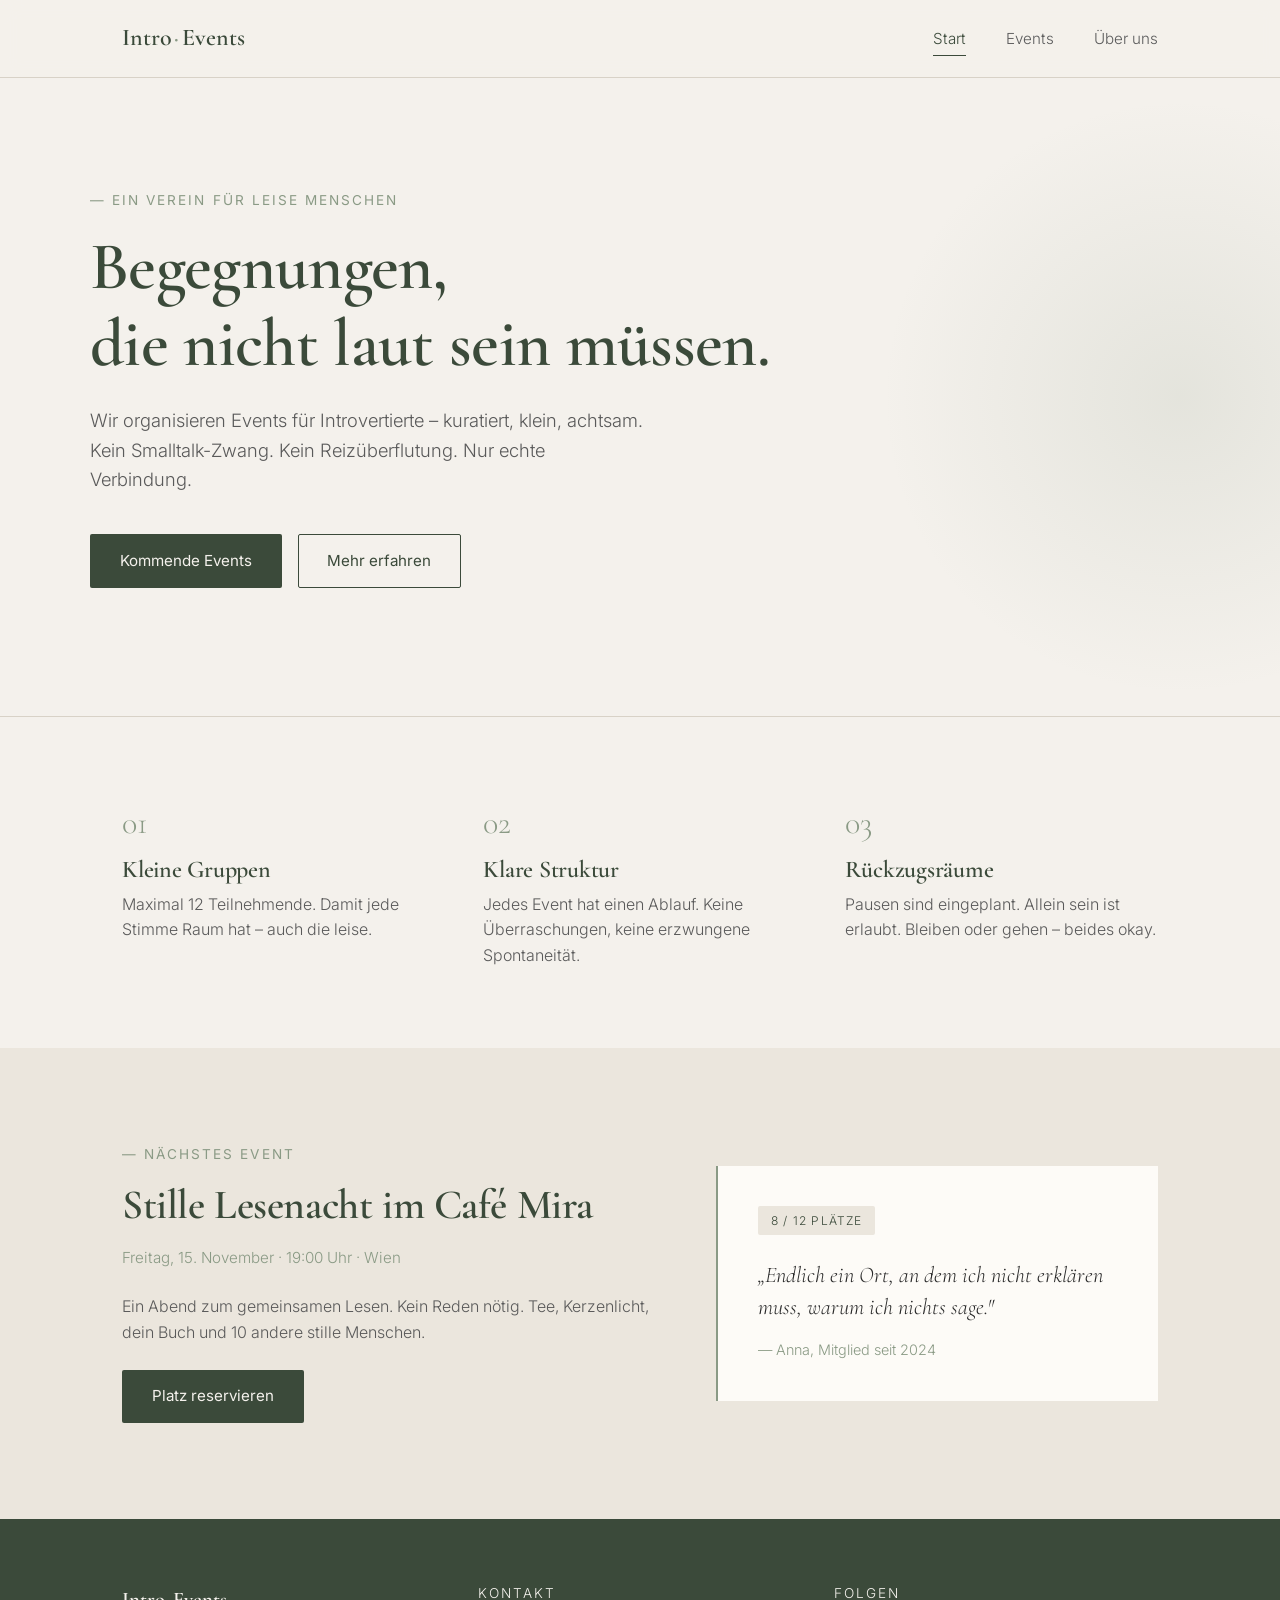
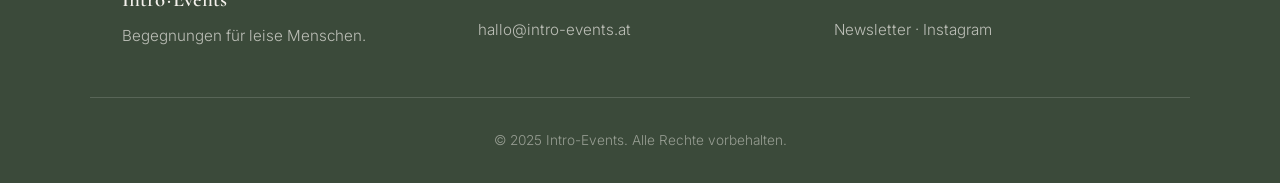
==== index.html @ 1dcb19d9 "Create index.html" ====
<!DOCTYPE html>
<html lang="de">
<head>
    <meta charset="UTF-8">
    <meta name="viewport" content="width=device-width, initial-scale=1.0">
    <title>Intro-Events – Events für Introvertierte</title>
    <link rel="stylesheet" href="style.css">
    <link rel="preconnect" href="https://fonts.googleapis.com">
    <link rel="preconnect" href="https://fonts.gstatic.com" crossorigin>
    <link href="https://fonts.googleapis.com/css2?family=Cormorant+Garamond:wght@400;600&family=Inter:wght@300;400;500&display=swap" rel="stylesheet">
</head>
<body>
    <nav class="nav">
        <div class="nav-container">
            <a href="index.html" class="logo">Intro<span>·</span>Events</a>
            <ul class="nav-links">
                <li><a href="index.html" class="active">Start</a></li>
                <li><a href="events.html">Events</a></li>
                <li><a href="about.html">Über uns</a></li>
            </ul>
        </div>
    </nav>

    <header class="hero">
        <div class="hero-content">
            <p class="kicker">— Ein Verein für leise Menschen</p>
            <h1>Begegnungen,<br>die nicht laut sein müssen.</h1>
            <p class="lead">Wir organisieren Events für Introvertierte – kuratiert, klein, achtsam. Kein Smalltalk-Zwang. Kein Reizüberflutung. Nur echte Verbindung.</p>
            <div class="hero-actions">
                <a href="events.html" class="btn btn-primary">Kommende Events</a>
                <a href="about.html" class="btn btn-ghost">Mehr erfahren</a>
            </div>
        </div>
        <div class="hero-decor" aria-hidden="true"></div>
    </header>

    <section class="features">
        <div class="container">
            <div class="feature">
                <div class="feature-num">01</div>
                <h3>Kleine Gruppen</h3>
                <p>Maximal 12 Teilnehmende. Damit jede Stimme Raum hat – auch die leise.</p>
            </div>
            <div class="feature">
                <div class="feature-num">02</div>
                <h3>Klare Struktur</h3>
                <p>Jedes Event hat einen Ablauf. Keine Überraschungen, keine erzwungene Spontaneität.</p>
            </div>
            <div class="feature">
                <div class="feature-num">03</div>
                <h3>Rückzugsräume</h3>
                <p>Pausen sind eingeplant. Allein sein ist erlaubt. Bleiben oder gehen – beides okay.</p>
            </div>
        </div>
    </section>

    <section class="highlight">
        <div class="container highlight-grid">
            <div>
                <p class="kicker">— Nächstes Event</p>
                <h2>Stille Lesenacht im Café Mira</h2>
                <p class="meta">Freitag, 15. November · 19:00 Uhr · Wien</p>
                <p>Ein Abend zum gemeinsamen Lesen. Kein Reden nötig. Tee, Kerzenlicht, dein Buch und 10 andere stille Menschen.</p>
                <a href="events.html" class="btn btn-primary">Platz reservieren</a>
            </div>
            <div class="highlight-card">
                <span class="badge">8 / 12 Plätze</span>
                <p class="quote">„Endlich ein Ort, an dem ich nicht erklären muss, warum ich nichts sage."</p>
                <p class="quote-author">— Anna, Mitglied seit 2024</p>
            </div>
        </div>
    </section>

    <footer class="footer">
        <div class="container footer-grid">
            <div>
                <p class="logo logo-sm">Intro<span>·</span>Events</p>
                <p class="muted">Begegnungen für leise Menschen.</p>
            </div>
            <div>
                <p class="footer-title">Kontakt</p>
                <p class="muted">hallo@intro-events.at</p>
            </div>
            <div>
                <p class="footer-title">Folgen</p>
                <p class="muted">Newsletter · Instagram</p>
            </div>
        </div>
        <p class="copy">© 2025 Intro-Events. Alle Rechte vorbehalten.</p>
    </footer>
</body>
</html>
---- style.css ----
/* ---------- Reset & Base ---------- */
* { margin: 0; padding: 0; box-sizing: border-box; }

:root {
    --bg: #f4f1ec;
    --bg-alt: #ebe6dd;
    --ink: #2a2a2a;
    --ink-soft: #5a5a5a;
    --accent: #3b4a3a;
    --accent-soft: #8a9a85;
    --line: #d8d2c7;
    --card: #fdfbf7;
}

html { scroll-behavior: smooth; }

body {
    font-family: 'Inter', -apple-system, sans-serif;
    background: var(--bg);
    color: var(--ink);
    font-weight: 300;
    line-height: 1.6;
    -webkit-font-smoothing: antialiased;
}

h1, h2, h3 {
    font-family: 'Cormorant Garamond', serif;
    font-weight: 600;
    line-height: 1.15;
    color: var(--accent);
    letter-spacing: -0.01em;
}

h1 { font-size: clamp(2.4rem, 5.5vw, 4.2rem); }
h2 { font-size: clamp(1.8rem, 3.5vw, 2.6rem); margin-bottom: 1rem; }
h3 { font-size: 1.5rem; margin-bottom: 0.5rem; }

p { color: var(--ink-soft); }

a { color: inherit; text-decoration: none; transition: color 0.2s; }

.container {
    max-width: 1100px;
    margin: 0 auto;
    padding: 0 2rem;
}
.container-narrow { max-width: 720px; }

.kicker {
    font-size: 0.85rem;
    letter-spacing: 0.15em;
    text-transform: uppercase;
    color: var(--accent-soft);
    margin-bottom: 1rem;
    font-weight: 400;
}

.lead {
    font-size: 1.15rem;
    color: var(--ink-soft);
    max-width: 560px;
    margin-top: 1.5rem;
}

/* ---------- Navigation ---------- */
.nav {
    position: sticky;
    top: 0;
    background: rgba(244, 241, 236, 0.85);
    backdrop-filter: blur(10px);
    -webkit-backdrop-filter: blur(10px);
    border-bottom: 1px solid var(--line);
    z-index: 100;
}

.nav-container {
    max-width: 1100px;
    margin: 0 auto;
    padding: 1.2rem 2rem;
    display: flex;
    justify-content: space-between;
    align-items: center;
}

.logo {
    font-family: 'Cormorant Garamond', serif;
    font-size: 1.5rem;
    font-weight: 600;
    color: var(--accent);
}
.logo span { color: var(--accent-soft); margin: 0 0.1em; }

.nav-links {
    list-style: none;
    display: flex;
    gap: 2.5rem;
}
.nav-links a {
    font-size: 0.95rem;
    color: var(--ink-soft);
    position: relative;
    padding: 0.3rem 0;
}
.nav-links a:hover, .nav-links a.active { color: var(--accent); }
.nav-links a.active::after {
    content: '';
    position: absolute;
    bottom: -4px; left: 0;
    width: 100%; height: 1px;
    background: var(--accent);
}

/* ---------- Hero ---------- */
.hero {
    position: relative;
    padding: 7rem 2rem 8rem;
    overflow: hidden;
}
.hero-content {
    max-width: 1100px;
    margin: 0 auto;
    position: relative;
    z-index: 2;
}
.hero h1 { margin-bottom: 1rem; }
.hero-actions {
    margin-top: 2.5rem;
    display: flex;
    gap: 1rem;
    flex-wrap: wrap;
}
.hero-decor {
    position: absolute;
    top: 50%; right: -200px;
    width: 600px; height: 600px;
    background: radial-gradient(circle, var(--accent-soft) 0%, transparent 70%);
    opacity: 0.15;
    transform: translateY(-50%);
    z-index: 1;
    border-radius: 50%;
}

/* ---------- Buttons ---------- */
.btn {
    display: inline-block;
    padding: 0.85rem 1.8rem;
    font-size: 0.95rem;
    font-weight: 400;
    border-radius: 2px;
    transition: all 0.25s ease;
    cursor: pointer;
    border: 1px solid transparent;
}
.btn-primary {
    background: var(--accent);
    color: var(--bg);
}
.btn-primary:hover {
    background: #2a3a2a;
    transform: translateY(-1px);
}
.btn-ghost {
    background: transparent;
    color: var(--accent);
    border-color: var(--accent);
}
.btn-ghost:hover { background: var(--accent); color: var(--bg); }

/* ---------- Features ---------- */
.features {
    padding: 5rem 2rem;
    border-top: 1px solid var(--line);
}
.features .container {
    display: grid;
    grid-template-columns: repeat(auto-fit, minmax(250px, 1fr));
    gap: 3rem;
}
.feature-num {
    font-family: 'Cormorant Garamond', serif;
    font-size: 2rem;
    color: var(--accent-soft);
    margin-bottom: 0.5rem;
}

/* ---------- Highlight ---------- */
.highlight {
    background: var(--bg-alt);
    padding: 6rem 2rem;
}
.highlight-grid {
    display: grid;
    grid-template-columns: 1.2fr 1fr;
    gap: 4rem;
    align-items: center;
}
.highlight .meta {
    color: var(--accent-soft);
    font-size: 0.95rem;
    margin: 0.5rem 0 1.5rem;
}
.highlight .btn { margin-top: 1.5rem; }

.highlight-card {
    background: var(--card);
    padding: 2.5rem;
    border-left: 2px solid var(--accent-soft);
    position: relative;
}
.badge {
    display: inline-block;
    font-size: 0.75rem;
    letter-spacing: 0.1em;
    text-transform: uppercase;
    color: var(--accent);
    background: var(--bg-alt);
    padding: 0.3rem 0.8rem;
    border-radius: 2px;
    margin-bottom: 1.5rem;
}
.quote {
    font-family: 'Cormorant Garamond', serif;
    font-size: 1.4rem;
    font-style: italic;
    color: var(--ink);
    line-height: 1.4;
}
.quote-author {
    margin-top: 1rem;
    font-size: 0.9rem;
    color: var(--accent-soft);
}

@media (max-width: 800px) {
    .highlight-grid { grid-template-columns: 1fr; gap: 2.5rem; }
}

/* ---------- Page Header (sub pages) ---------- */
.page-header {
    padding: 5rem 0 3rem;
    border-bottom: 1px solid var(--line);
}
.page-header h1 { margin-bottom: 0.5rem; }

/* ---------- Events list ---------- */
.events { padding: 4rem 0 6rem; }
.events .container {
    display: flex;
    flex-direction: column;
    gap: 1rem;
}
.event-card {
    background: var(--card);
    border: 1px solid var(--line);
    padding: 1.8rem 2rem;
    display: grid;
    grid-template-columns: 80px 1fr auto;
    gap: 2rem;
    align-items: center;
    transition: all 0.25s ease;
}
.event-card:hover {
    border-color: var(--accent-soft);
    transform: translateX(4px);
}
.event-date {
    display: flex;
    flex-direction: column;
    align-items: center;
    border-right: 1px solid var(--line);
    padding-right: 1.5rem;
}
.event-date .day {
    font-family: 'Cormorant Garamond', serif;
    font-size: 2.5rem;
    line-height: 1;
    color: var(--accent);
}
.event-date .month {
    font-size: 0.8rem;
    text-transform: uppercase;
    letter-spacing: 0.15em;
    color: var(--accent-soft);
    margin-top: 0.3rem;
}
.event-body h3 { font-size: 1.3rem; margin-bottom: 0.3rem; }
.event-body .meta {
    font-size: 0.85rem;
    color: var(--accent-soft);
    margin-bottom: 0.5rem;
    letter-spacing: 0.05em;
}

@media (max-width: 600px) {
    .event-card {
        grid-template-columns: 60px 1fr;
        gap: 1.2rem;
        padding: 1.4rem;
    }
    .event-meta { grid-column: 1 / -1; }
}

/* ---------- Prose (about) ---------- */
.prose {
    padding: 4rem 0 6rem;
}
.prose p { margin-bottom: 1.2rem; font-size: 1.05rem; }
.prose h2 { margin-top: 2.5rem; }
.prose strong { color: var(--ink); font-weight: 500; }
.principles {
    list-style: none;
    margin: 1.5rem 0 2rem;
}
.principles li {
    padding: 0.8rem 0;
    border-bottom: 1px solid var(--line);
    color: var(--ink-soft);
}
.principles li:last-child { border-bottom: none; }
.prose .btn { margin-top: 1rem; }

/* ---------- Footer ---------- */
.footer {
    background: var(--accent);
    color: var(--bg);
    padding: 4rem 2rem 2rem;
}
.footer .logo, .footer .logo span { color: var(--bg); }
.footer-grid {
    display: grid;
    grid-template-columns: repeat(auto-fit, minmax(200px, 1fr));
    gap: 2rem;
    padding-bottom: 3rem;
    border-bottom: 1px solid rgba(255,255,255,0.15);
}
.footer-title {
    font-size: 0.85rem;
    letter-spacing: 0.15em;
    text-transform: uppercase;
    margin-bottom: 0.8rem;
    color: var(--bg);
}
.footer .muted { color: rgba(244, 241, 236, 0.7); font-size: 0.95rem; }
.logo-sm { font-size: 1.3rem; margin-bottom: 0.5rem; }
.copy {
    text-align: center;
    margin-top: 2rem;
    font-size: 0.85rem;
    color: rgba(244, 241, 236, 0.5);
}

/* ---------- Subtle entrance ---------- */
.hero-content > * {
    animation: fadeUp 0.8s ease forwards;
    opacity: 0;
}
.hero-content > *:nth-child(1) { animation-delay: 0.1s; }
.hero-content > *:nth-child(2) { animation-delay: 0.2s; }
.hero-content > *:nth-child(3) { animation-delay: 0.3s; }
.hero-content > *:nth-child(4) { animation-delay: 0.4s; }

@keyframes fadeUp {
    from { opacity: 0; transform: translateY(20px); }
    to { opacity: 1; transform: translateY(0); }
}
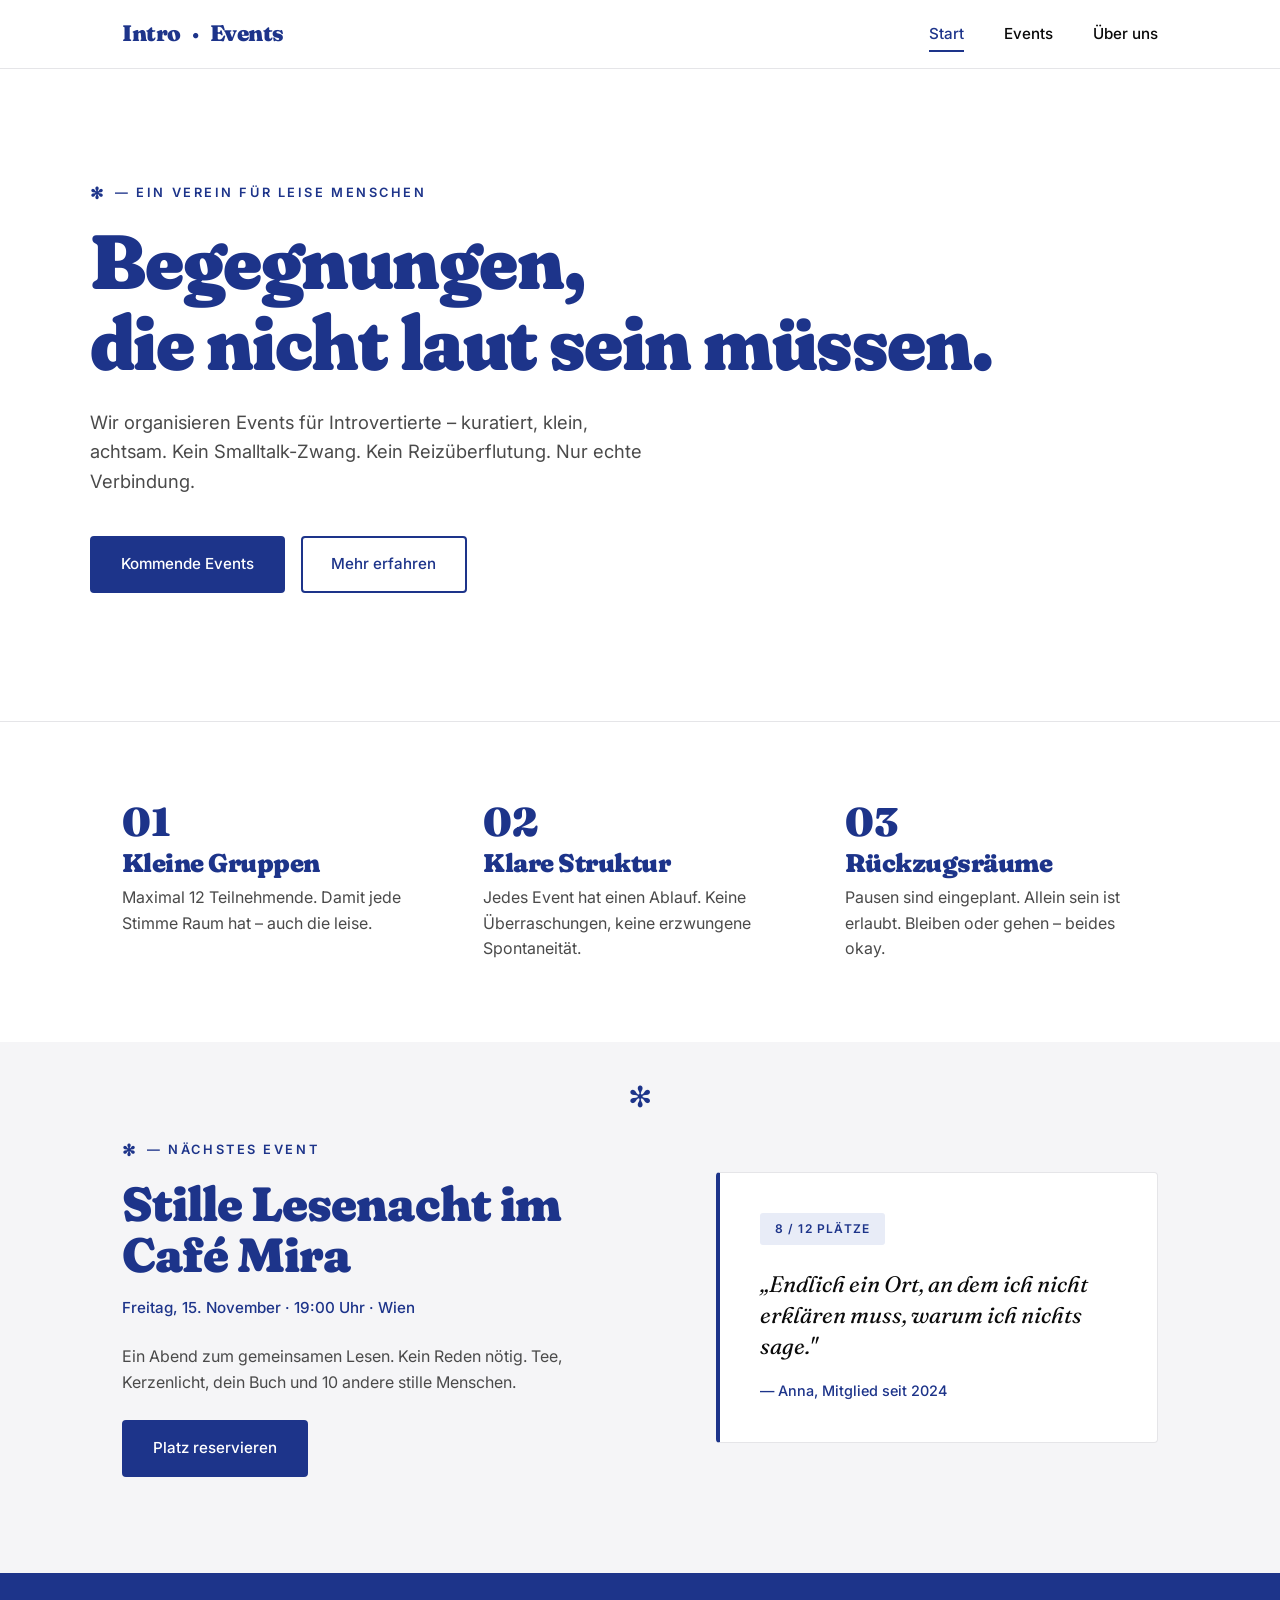
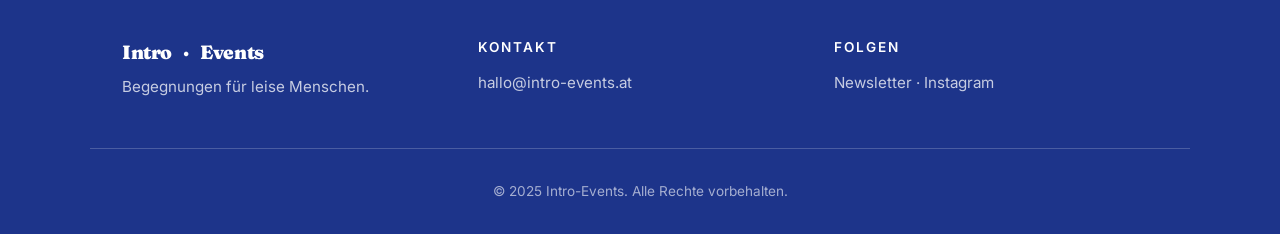
==== commit fc352bf5: "Update index.html" ====
--- a/index.html
+++ b/index.html
@@ -7,7 +7,7 @@
     <link rel="stylesheet" href="style.css">
     <link rel="preconnect" href="https://fonts.googleapis.com">
     <link rel="preconnect" href="https://fonts.gstatic.com" crossorigin>
-    <link href="https://fonts.googleapis.com/css2?family=Cormorant+Garamond:wght@400;600&family=Inter:wght@300;400;500&display=swap" rel="stylesheet">
+    <link href="https://fonts.googleapis.com/css2?family=Fraunces:ital,opsz,wght@0,9..144,400..900;1,9..144,400..900&family=Inter:wght@300;400;500;600;700&display=swap" rel="stylesheet">    
 </head>
 <body>
     <nav class="nav">
--- a/style.css
+++ b/style.css
@@ -2,14 +2,15 @@
 * { margin: 0; padding: 0; box-sizing: border-box; }
 
 :root {
-    --bg: #f4f1ec;
-    --bg-alt: #ebe6dd;
-    --ink: #2a2a2a;
-    --ink-soft: #5a5a5a;
-    --accent: #3b4a3a;
-    --accent-soft: #8a9a85;
-    --line: #d8d2c7;
-    --card: #fdfbf7;
+    --bg: #ffffff;
+    --bg-alt: #f5f5f7;
+    --ink: #0a0a0a;
+    --ink-soft: #4a4a4a;
+    --accent: #1d348a;
+    --accent-hover: #142562;
+    --accent-soft: #e8ecf7;
+    --line: #e5e5e8;
+    --card: #ffffff;
 }
 
 html { scroll-behavior: smooth; }
@@ -18,22 +19,23 @@
     font-family: 'Inter', -apple-system, sans-serif;
     background: var(--bg);
     color: var(--ink);
-    font-weight: 300;
+    font-weight: 400;
     line-height: 1.6;
     -webkit-font-smoothing: antialiased;
 }
 
 h1, h2, h3 {
-    font-family: 'Cormorant Garamond', serif;
-    font-weight: 600;
-    line-height: 1.15;
-    color: var(--accent);
-    letter-spacing: -0.01em;
-}
-
-h1 { font-size: clamp(2.4rem, 5.5vw, 4.2rem); }
-h2 { font-size: clamp(1.8rem, 3.5vw, 2.6rem); margin-bottom: 1rem; }
-h3 { font-size: 1.5rem; margin-bottom: 0.5rem; }
+    font-family: 'Fraunces', 'Georgia', serif;
+    font-weight: 900;
+    line-height: 1.05;
+    color: var(--accent);
+    letter-spacing: -0.02em;
+    font-variation-settings: "SOFT" 100, "WONK" 1;
+}
+
+h1 { font-size: clamp(2.8rem, 6vw, 5rem); }
+h2 { font-size: clamp(2rem, 4vw, 3rem); margin-bottom: 1rem; }
+h3 { font-size: 1.6rem; margin-bottom: 0.5rem; }
 
 p { color: var(--ink-soft); }
 
@@ -47,12 +49,20 @@
 .container-narrow { max-width: 720px; }
 
 .kicker {
-    font-size: 0.85rem;
-    letter-spacing: 0.15em;
+    font-size: 0.8rem;
+    letter-spacing: 0.2em;
     text-transform: uppercase;
-    color: var(--accent-soft);
+    color: var(--accent);
     margin-bottom: 1rem;
-    font-weight: 400;
+    font-weight: 600;
+    display: inline-flex;
+    align-items: center;
+    gap: 0.6rem;
+}
+.kicker::before {
+    content: '✻';
+    font-size: 1rem;
+    color: var(--accent);
 }
 
 .lead {
@@ -66,9 +76,9 @@
 .nav {
     position: sticky;
     top: 0;
-    background: rgba(244, 241, 236, 0.85);
-    backdrop-filter: blur(10px);
-    -webkit-backdrop-filter: blur(10px);
+    background: rgba(255, 255, 255, 0.92);
+    backdrop-filter: blur(12px);
+    -webkit-backdrop-filter: blur(12px);
     border-bottom: 1px solid var(--line);
     z-index: 100;
 }
@@ -76,19 +86,27 @@
 .nav-container {
     max-width: 1100px;
     margin: 0 auto;
-    padding: 1.2rem 2rem;
+    padding: 1rem 2rem;
     display: flex;
     justify-content: space-between;
     align-items: center;
 }
 
 .logo {
-    font-family: 'Cormorant Garamond', serif;
-    font-size: 1.5rem;
-    font-weight: 600;
-    color: var(--accent);
-}
-.logo span { color: var(--accent-soft); margin: 0 0.1em; }
+    display: flex;
+    align-items: center;
+    gap: 0.7rem;
+    font-family: 'Fraunces', serif;
+    font-size: 1.4rem;
+    font-weight: 900;
+    color: var(--accent);
+    letter-spacing: -0.02em;
+}
+.logo img {
+    height: 36px;
+    width: auto;
+    display: block;
+}
 
 .nav-links {
     list-style: none;
@@ -97,7 +115,8 @@
 }
 .nav-links a {
     font-size: 0.95rem;
-    color: var(--ink-soft);
+    color: var(--ink);
+    font-weight: 500;
     position: relative;
     padding: 0.3rem 0;
 }
@@ -106,7 +125,7 @@
     content: '';
     position: absolute;
     bottom: -4px; left: 0;
-    width: 100%; height: 1px;
+    width: 100%; height: 2px;
     background: var(--accent);
 }
 
@@ -123,40 +142,57 @@
     z-index: 2;
 }
 .hero h1 { margin-bottom: 1rem; }
+.hero h1 em {
+    font-style: italic;
+    font-weight: 400;
+    color: var(--accent);
+}
 .hero-actions {
     margin-top: 2.5rem;
     display: flex;
     gap: 1rem;
     flex-wrap: wrap;
 }
+
+/* Asterisk decorations */
 .hero-decor {
     position: absolute;
-    top: 50%; right: -200px;
-    width: 600px; height: 600px;
-    background: radial-gradient(circle, var(--accent-soft) 0%, transparent 70%);
-    opacity: 0.15;
-    transform: translateY(-50%);
+    font-family: 'Fraunces', serif;
+    color: var(--accent);
+    opacity: 0.1;
+    pointer-events: none;
+    font-weight: 900;
     z-index: 1;
-    border-radius: 50%;
+}
+.hero-decor.top-right {
+    top: 6rem; right: 4rem;
+    font-size: 8rem;
+}
+.hero-decor.bottom-left {
+    bottom: 2rem; right: 30%;
+    font-size: 5rem;
 }
 
 /* ---------- Buttons ---------- */
 .btn {
     display: inline-block;
-    padding: 0.85rem 1.8rem;
+    padding: 0.9rem 1.8rem;
     font-size: 0.95rem;
-    font-weight: 400;
-    border-radius: 2px;
+    font-weight: 500;
+    border-radius: 4px;
     transition: all 0.25s ease;
     cursor: pointer;
-    border: 1px solid transparent;
+    border: 2px solid transparent;
+    font-family: 'Inter', sans-serif;
 }
 .btn-primary {
     background: var(--accent);
-    color: var(--bg);
+    color: #fff;
+    border-color: var(--accent);
 }
 .btn-primary:hover {
-    background: #2a3a2a;
+    background: var(--accent-hover);
+    border-color: var(--accent-hover);
     transform: translateY(-1px);
 }
 .btn-ghost {
@@ -164,7 +200,7 @@
     color: var(--accent);
     border-color: var(--accent);
 }
-.btn-ghost:hover { background: var(--accent); color: var(--bg); }
+.btn-ghost:hover { background: var(--accent); color: #fff; }
 
 /* ---------- Features ---------- */
 .features {
@@ -177,16 +213,28 @@
     gap: 3rem;
 }
 .feature-num {
-    font-family: 'Cormorant Garamond', serif;
-    font-size: 2rem;
-    color: var(--accent-soft);
+    font-family: 'Fraunces', serif;
+    font-size: 2.5rem;
+    font-weight: 900;
+    color: var(--accent);
     margin-bottom: 0.5rem;
+    line-height: 1;
 }
 
 /* ---------- Highlight ---------- */
 .highlight {
     background: var(--bg-alt);
     padding: 6rem 2rem;
+    position: relative;
+    overflow: hidden;
+}
+.highlight::before {
+    content: '✻';
+    position: absolute;
+    top: 2rem; left: 50%;
+    transform: translateX(-50%);
+    color: var(--accent);
+    font-size: 1.8rem;
 }
 .highlight-grid {
     display: grid;
@@ -195,16 +243,19 @@
     align-items: center;
 }
 .highlight .meta {
-    color: var(--accent-soft);
+    color: var(--accent);
     font-size: 0.95rem;
     margin: 0.5rem 0 1.5rem;
+    font-weight: 500;
 }
 .highlight .btn { margin-top: 1.5rem; }
 
 .highlight-card {
     background: var(--card);
     padding: 2.5rem;
-    border-left: 2px solid var(--accent-soft);
+    border: 1px solid var(--line);
+    border-left: 4px solid var(--accent);
+    border-radius: 4px;
     position: relative;
 }
 .badge {
@@ -213,22 +264,25 @@
     letter-spacing: 0.1em;
     text-transform: uppercase;
     color: var(--accent);
-    background: var(--bg-alt);
-    padding: 0.3rem 0.8rem;
-    border-radius: 2px;
+    background: var(--accent-soft);
+    padding: 0.4rem 0.9rem;
+    border-radius: 3px;
     margin-bottom: 1.5rem;
+    font-weight: 600;
 }
 .quote {
-    font-family: 'Cormorant Garamond', serif;
+    font-family: 'Fraunces', serif;
     font-size: 1.4rem;
     font-style: italic;
     color: var(--ink);
     line-height: 1.4;
+    font-weight: 400;
 }
 .quote-author {
     margin-top: 1rem;
     font-size: 0.9rem;
-    color: var(--accent-soft);
+    color: var(--accent);
+    font-weight: 500;
 }
 
 @media (max-width: 800px) {
@@ -239,6 +293,8 @@
 .page-header {
     padding: 5rem 0 3rem;
     border-bottom: 1px solid var(--line);
+    position: relative;
+    overflow: hidden;
 }
 .page-header h1 { margin-bottom: 0.5rem; }
 
@@ -252,16 +308,18 @@
 .event-card {
     background: var(--card);
     border: 1px solid var(--line);
+    border-radius: 4px;
     padding: 1.8rem 2rem;
     display: grid;
-    grid-template-columns: 80px 1fr auto;
+    grid-template-columns: 90px 1fr auto;
     gap: 2rem;
     align-items: center;
     transition: all 0.25s ease;
 }
 .event-card:hover {
-    border-color: var(--accent-soft);
+    border-color: var(--accent);
     transform: translateX(4px);
+    box-shadow: 0 4px 20px rgba(29, 52, 138, 0.08);
 }
 .event-date {
     display: flex;
@@ -271,8 +329,9 @@
     padding-right: 1.5rem;
 }
 .event-date .day {
-    font-family: 'Cormorant Garamond', serif;
-    font-size: 2.5rem;
+    font-family: 'Fraunces', serif;
+    font-size: 2.8rem;
+    font-weight: 900;
     line-height: 1;
     color: var(--accent);
 }
@@ -280,20 +339,22 @@
     font-size: 0.8rem;
     text-transform: uppercase;
     letter-spacing: 0.15em;
-    color: var(--accent-soft);
+    color: var(--accent);
     margin-top: 0.3rem;
-}
-.event-body h3 { font-size: 1.3rem; margin-bottom: 0.3rem; }
+    font-weight: 600;
+}
+.event-body h3 { font-size: 1.4rem; margin-bottom: 0.3rem; }
 .event-body .meta {
     font-size: 0.85rem;
-    color: var(--accent-soft);
+    color: var(--accent);
     margin-bottom: 0.5rem;
     letter-spacing: 0.05em;
+    font-weight: 500;
 }
 
 @media (max-width: 600px) {
     .event-card {
-        grid-template-columns: 60px 1fr;
+        grid-template-columns: 70px 1fr;
         gap: 1.2rem;
         padding: 1.4rem;
     }
@@ -306,15 +367,23 @@
 }
 .prose p { margin-bottom: 1.2rem; font-size: 1.05rem; }
 .prose h2 { margin-top: 2.5rem; }
-.prose strong { color: var(--ink); font-weight: 500; }
+.prose strong { color: var(--accent); font-weight: 700; }
 .principles {
     list-style: none;
     margin: 1.5rem 0 2rem;
 }
 .principles li {
-    padding: 0.8rem 0;
+    padding: 1rem 0;
     border-bottom: 1px solid var(--line);
     color: var(--ink-soft);
+    position: relative;
+    padding-left: 1.8rem;
+}
+.principles li::before {
+    content: '✻';
+    position: absolute;
+    left: 0;
+    color: var(--accent);
 }
 .principles li:last-child { border-bottom: none; }
 .prose .btn { margin-top: 1rem; }
@@ -322,31 +391,32 @@
 /* ---------- Footer ---------- */
 .footer {
     background: var(--accent);
-    color: var(--bg);
+    color: #fff;
     padding: 4rem 2rem 2rem;
 }
-.footer .logo, .footer .logo span { color: var(--bg); }
+.footer .logo { color: #fff; }
 .footer-grid {
     display: grid;
     grid-template-columns: repeat(auto-fit, minmax(200px, 1fr));
     gap: 2rem;
     padding-bottom: 3rem;
-    border-bottom: 1px solid rgba(255,255,255,0.15);
+    border-bottom: 1px solid rgba(255,255,255,0.2);
 }
 .footer-title {
     font-size: 0.85rem;
     letter-spacing: 0.15em;
     text-transform: uppercase;
     margin-bottom: 0.8rem;
-    color: var(--bg);
-}
-.footer .muted { color: rgba(244, 241, 236, 0.7); font-size: 0.95rem; }
-.logo-sm { font-size: 1.3rem; margin-bottom: 0.5rem; }
+    color: #fff;
+    font-weight: 600;
+}
+.footer .muted { color: rgba(255, 255, 255, 0.75); font-size: 0.95rem; }
+.logo-sm { font-size: 1.2rem; margin-bottom: 0.5rem; }
 .copy {
     text-align: center;
     margin-top: 2rem;
     font-size: 0.85rem;
-    color: rgba(244, 241, 236, 0.5);
+    color: rgba(255, 255, 255, 0.6);
 }
 
 /* ---------- Subtle entrance ---------- */
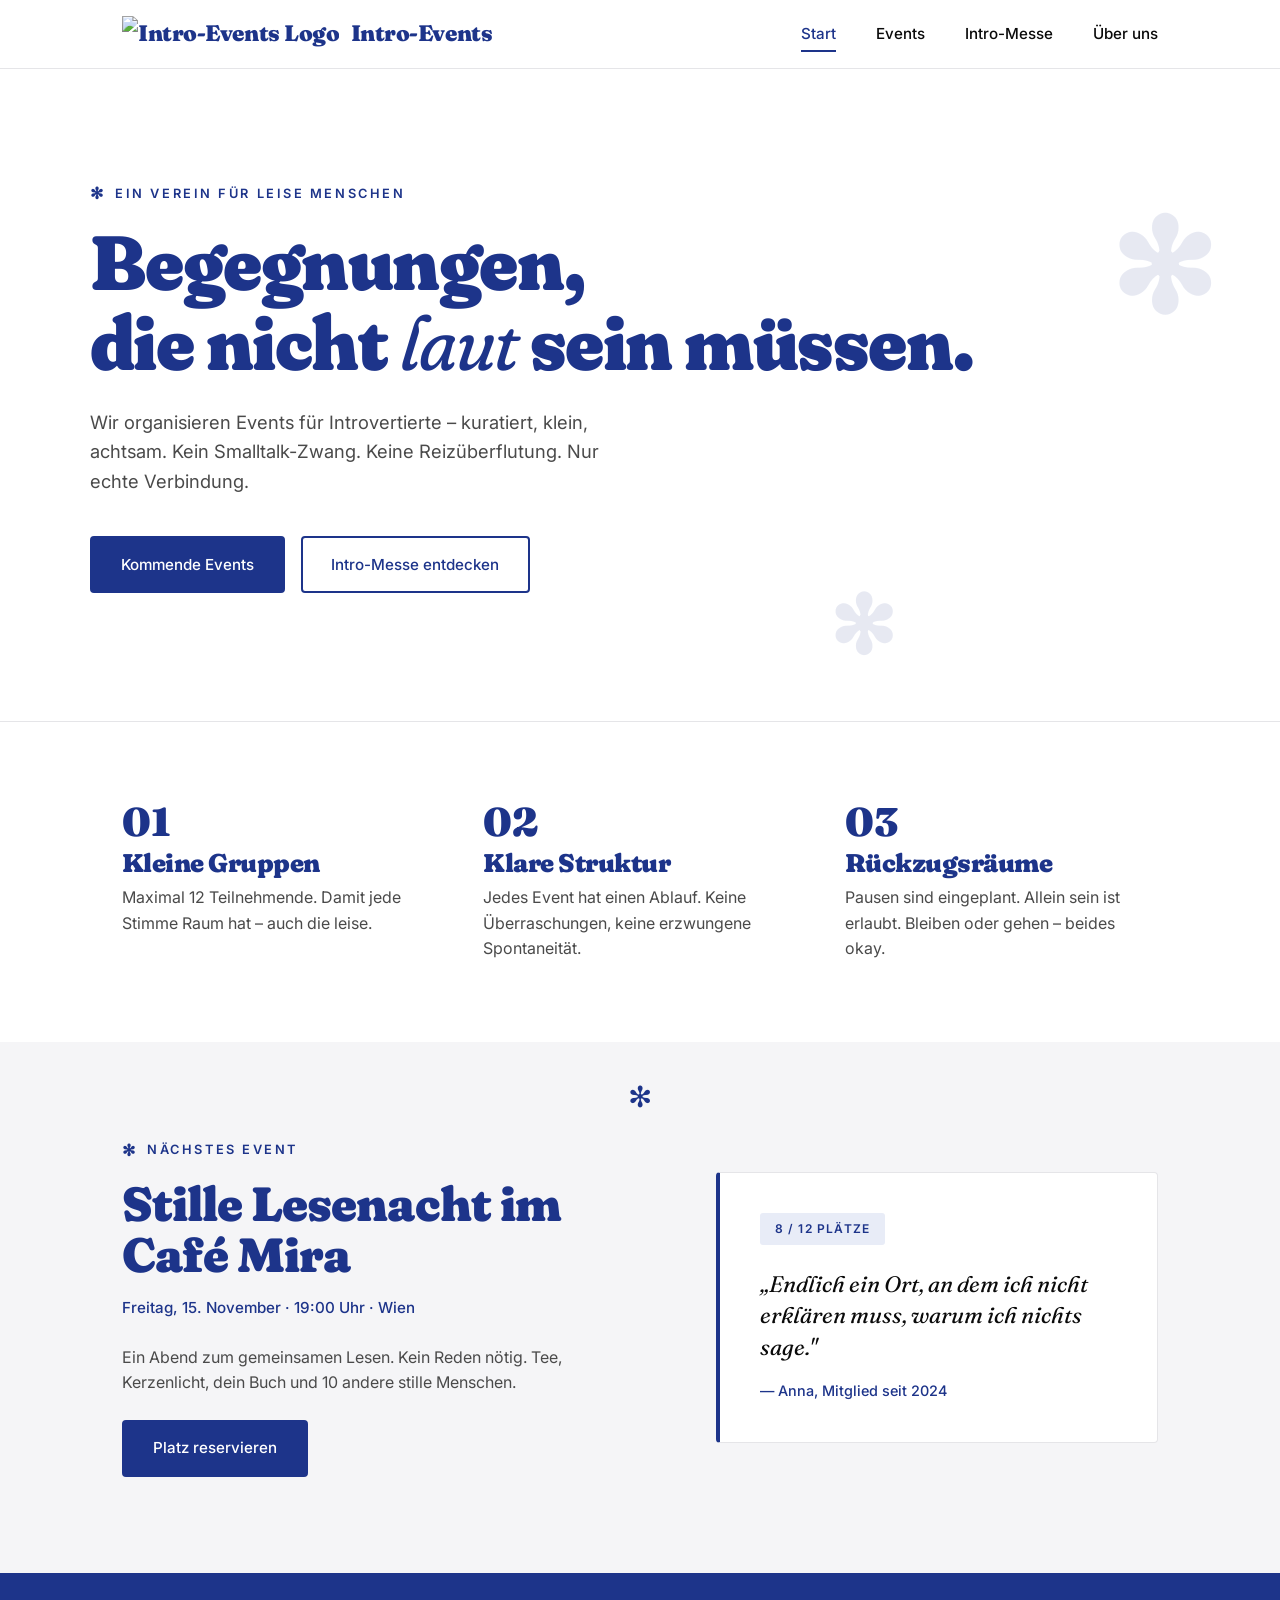
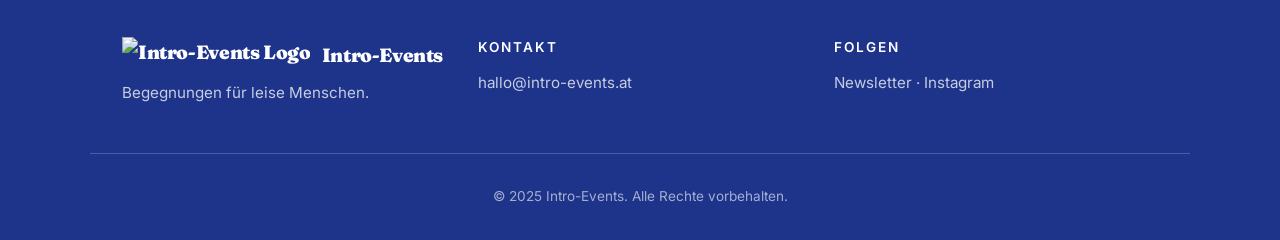
==== commit 1a031283: "Update index.html" ====
--- a/index.html
+++ b/index.html
@@ -7,15 +7,19 @@
     <link rel="stylesheet" href="style.css">
     <link rel="preconnect" href="https://fonts.googleapis.com">
     <link rel="preconnect" href="https://fonts.gstatic.com" crossorigin>
-    <link href="https://fonts.googleapis.com/css2?family=Fraunces:ital,opsz,wght@0,9..144,400..900;1,9..144,400..900&family=Inter:wght@300;400;500;600;700&display=swap" rel="stylesheet">    
+    <link href="https://fonts.googleapis.com/css2?family=Fraunces:ital,opsz,wght@0,9..144,400..900;1,9..144,400..900&family=Inter:wght@300;400;500;600;700&display=swap" rel="stylesheet">
 </head>
 <body>
     <nav class="nav">
         <div class="nav-container">
-            <a href="index.html" class="logo">Intro<span>·</span>Events</a>
+            <a href="index.html" class="logo">
+                <img src="logo.png" alt="Intro-Events Logo">
+                Intro-Events
+            </a>
             <ul class="nav-links">
                 <li><a href="index.html" class="active">Start</a></li>
                 <li><a href="events.html">Events</a></li>
+                <li><a href="messe.html">Intro-Messe</a></li>
                 <li><a href="about.html">Über uns</a></li>
             </ul>
         </div>
@@ -23,15 +27,16 @@
 
     <header class="hero">
         <div class="hero-content">
-            <p class="kicker">— Ein Verein für leise Menschen</p>
-            <h1>Begegnungen,<br>die nicht laut sein müssen.</h1>
-            <p class="lead">Wir organisieren Events für Introvertierte – kuratiert, klein, achtsam. Kein Smalltalk-Zwang. Kein Reizüberflutung. Nur echte Verbindung.</p>
+            <p class="kicker">Ein Verein für leise Menschen</p>
+            <h1>Begegnungen,<br>die nicht <em>laut</em> sein müssen.</h1>
+            <p class="lead">Wir organisieren Events für Introvertierte – kuratiert, klein, achtsam. Kein Smalltalk-Zwang. Keine Reizüberflutung. Nur echte Verbindung.</p>
             <div class="hero-actions">
                 <a href="events.html" class="btn btn-primary">Kommende Events</a>
-                <a href="about.html" class="btn btn-ghost">Mehr erfahren</a>
+                <a href="messe.html" class="btn btn-ghost">Intro-Messe entdecken</a>
             </div>
         </div>
-        <div class="hero-decor" aria-hidden="true"></div>
+        <span class="hero-decor top-right" aria-hidden="true">✻</span>
+        <span class="hero-decor bottom-left" aria-hidden="true">✻</span>
     </header>
 
     <section class="features">
@@ -57,7 +62,7 @@
     <section class="highlight">
         <div class="container highlight-grid">
             <div>
-                <p class="kicker">— Nächstes Event</p>
+                <p class="kicker">Nächstes Event</p>
                 <h2>Stille Lesenacht im Café Mira</h2>
                 <p class="meta">Freitag, 15. November · 19:00 Uhr · Wien</p>
                 <p>Ein Abend zum gemeinsamen Lesen. Kein Reden nötig. Tee, Kerzenlicht, dein Buch und 10 andere stille Menschen.</p>
@@ -74,7 +79,10 @@
     <footer class="footer">
         <div class="container footer-grid">
             <div>
-                <p class="logo logo-sm">Intro<span>·</span>Events</p>
+                <a href="index.html" class="logo logo-sm">
+                    <img src="logo.png" alt="Intro-Events Logo">
+                    Intro-Events
+                </a>
                 <p class="muted">Begegnungen für leise Menschen.</p>
             </div>
             <div>
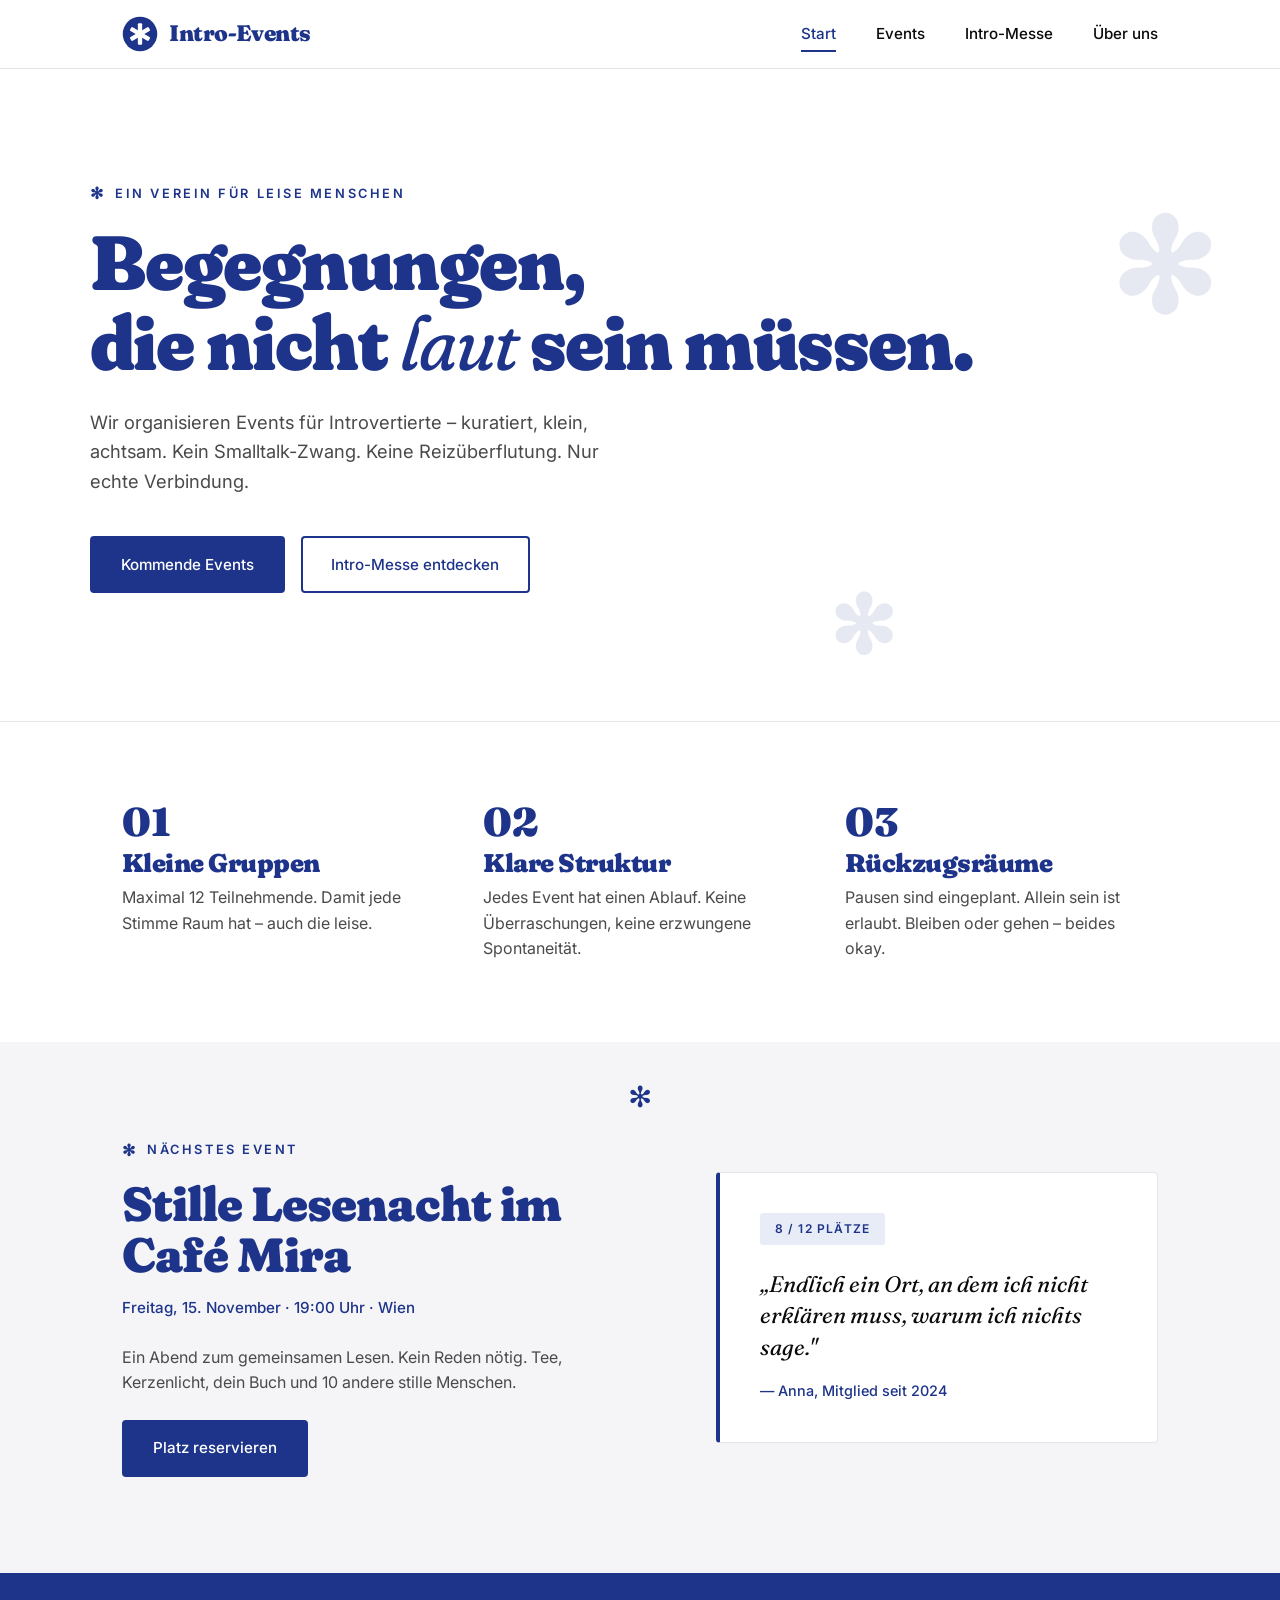
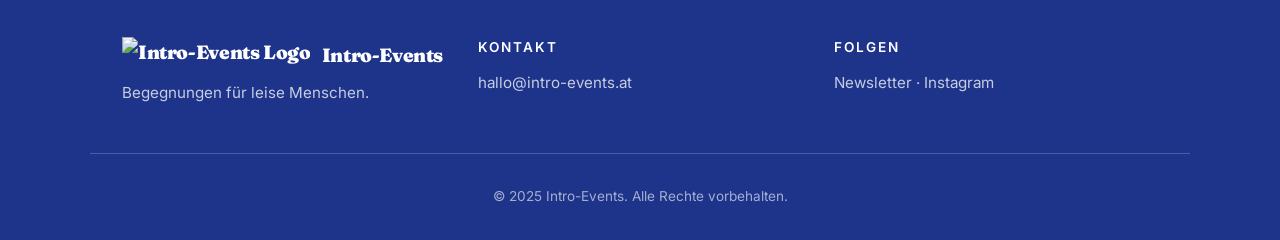
==== commit 8ca49c32: "Update index.html" ====
--- a/index.html
+++ b/index.html
@@ -13,7 +13,7 @@
     <nav class="nav">
         <div class="nav-container">
             <a href="index.html" class="logo">
-                <img src="logo.png" alt="Intro-Events Logo">
+                <img src="logo.svg" alt="Intro-Events Logo">
                 Intro-Events
             </a>
             <ul class="nav-links">
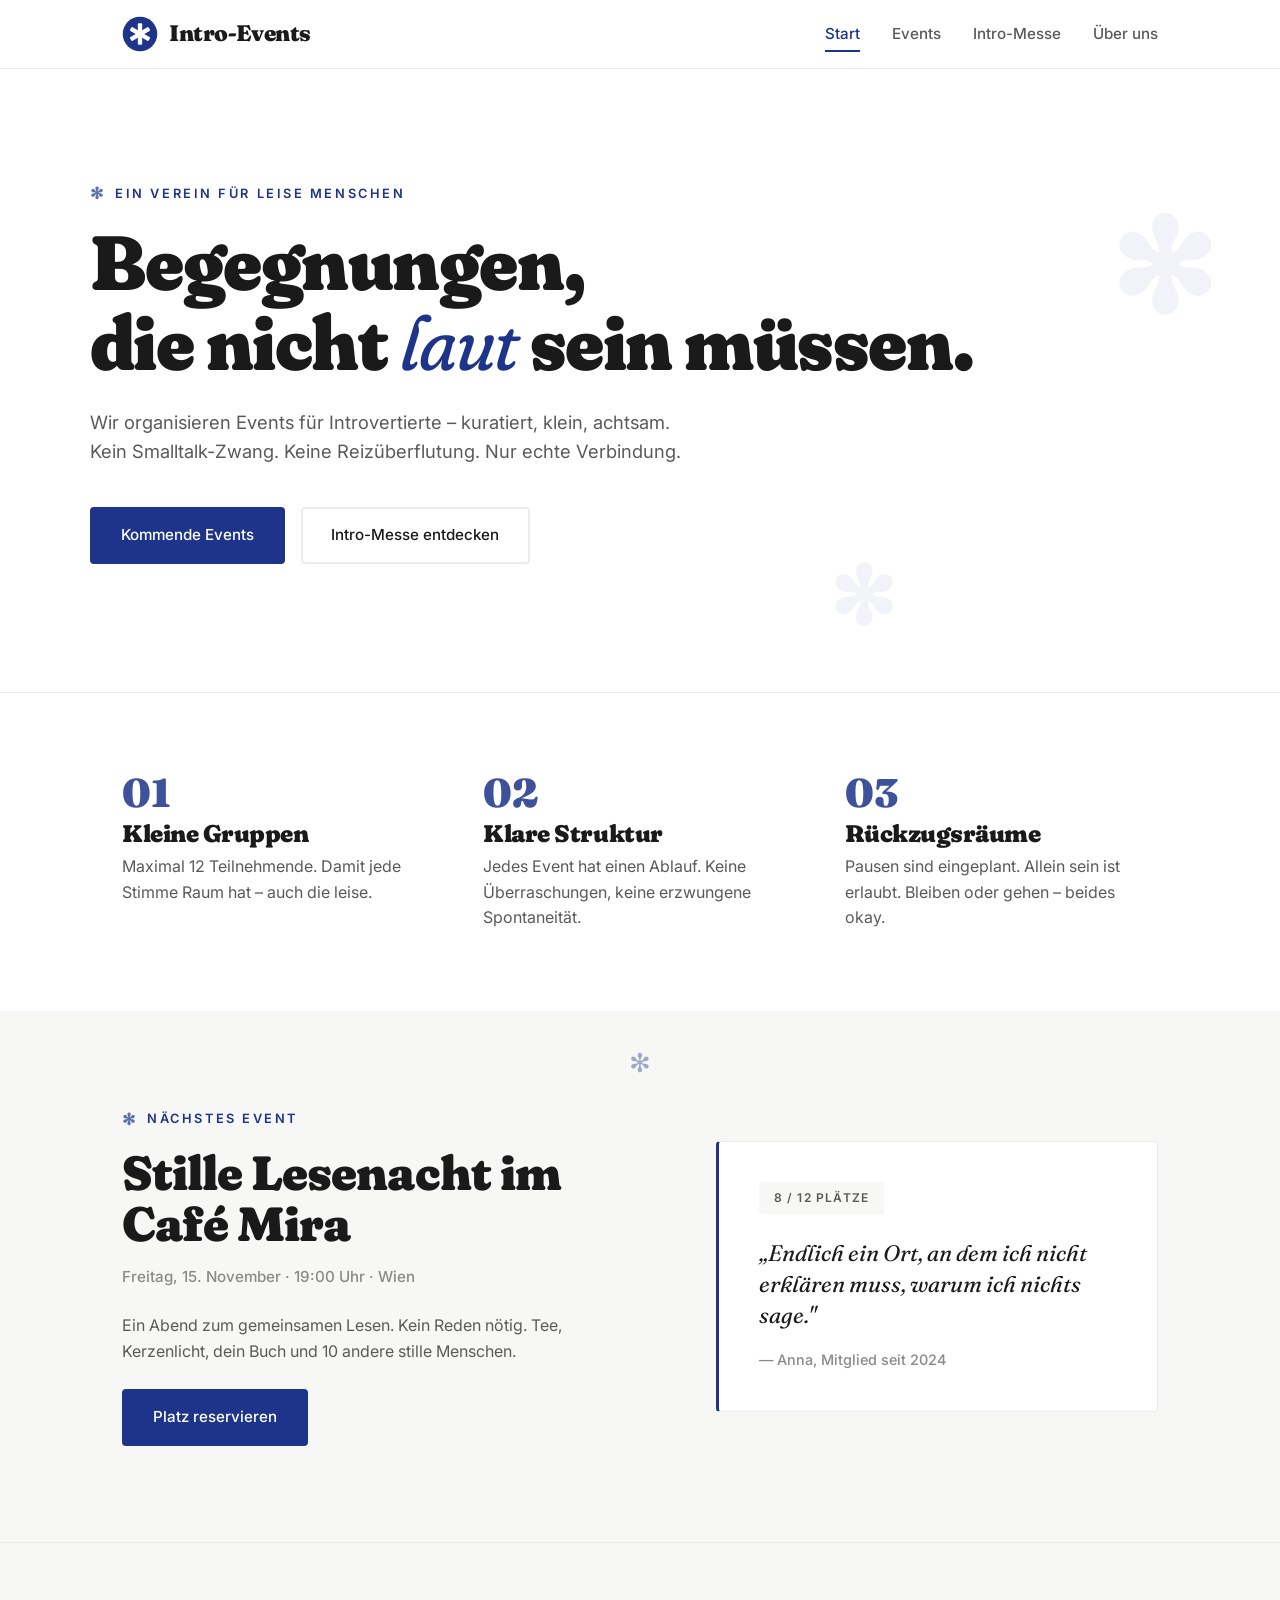
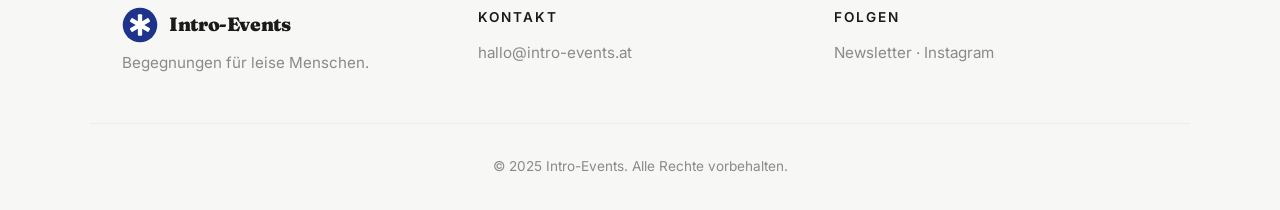
==== commit c8ec854b: "Update index.html" ====
--- a/index.html
+++ b/index.html
@@ -80,7 +80,7 @@
         <div class="container footer-grid">
             <div>
                 <a href="index.html" class="logo logo-sm">
-                    <img src="logo.png" alt="Intro-Events Logo">
+                    <img src="logo.svg" alt="Intro-Events Logo">
                     Intro-Events
                 </a>
                 <p class="muted">Begegnungen für leise Menschen.</p>
--- a/style.css
+++ b/style.css
@@ -3,13 +3,14 @@
 
 :root {
     --bg: #ffffff;
-    --bg-alt: #f5f5f7;
-    --ink: #0a0a0a;
-    --ink-soft: #4a4a4a;
+    --bg-alt: #f7f7f5;
+    --ink: #1a1a1a;
+    --ink-soft: #5a5a5a;
+    --ink-muted: #8a8a8a;
     --accent: #1d348a;
     --accent-hover: #142562;
-    --accent-soft: #e8ecf7;
-    --line: #e5e5e8;
+    --accent-soft: #eef0f6;
+    --line: #ececee;
     --card: #ffffff;
 }
 
@@ -28,14 +29,14 @@
     font-family: 'Fraunces', 'Georgia', serif;
     font-weight: 900;
     line-height: 1.05;
-    color: var(--accent);
+    color: var(--ink);
     letter-spacing: -0.02em;
     font-variation-settings: "SOFT" 100, "WONK" 1;
 }
 
 h1 { font-size: clamp(2.8rem, 6vw, 5rem); }
 h2 { font-size: clamp(2rem, 4vw, 3rem); margin-bottom: 1rem; }
-h3 { font-size: 1.6rem; margin-bottom: 0.5rem; }
+h3 { font-size: 1.5rem; margin-bottom: 0.5rem; }
 
 p { color: var(--ink-soft); }
 
@@ -46,7 +47,7 @@
     margin: 0 auto;
     padding: 0 2rem;
 }
-.container-narrow { max-width: 720px; }
+.container-narrow { max-width: 760px; }
 
 .kicker {
     font-size: 0.8rem;
@@ -63,13 +64,19 @@
     content: '✻';
     font-size: 1rem;
     color: var(--accent);
+    opacity: 0.7;
 }
 
 .lead {
     font-size: 1.15rem;
     color: var(--ink-soft);
-    max-width: 560px;
+    max-width: 600px;
     margin-top: 1.5rem;
+}
+.lead-block {
+    font-size: 1.15rem;
+    margin: 1.5rem 0 2.5rem;
+    color: var(--ink-soft);
 }
 
 /* ---------- Navigation ---------- */
@@ -90,6 +97,7 @@
     display: flex;
     justify-content: space-between;
     align-items: center;
+    gap: 2rem;
 }
 
 .logo {
@@ -99,7 +107,7 @@
     font-family: 'Fraunces', serif;
     font-size: 1.4rem;
     font-weight: 900;
-    color: var(--accent);
+    color: var(--ink);
     letter-spacing: -0.02em;
 }
 .logo img {
@@ -111,11 +119,12 @@
 .nav-links {
     list-style: none;
     display: flex;
-    gap: 2.5rem;
+    gap: 2rem;
+    flex-wrap: wrap;
 }
 .nav-links a {
     font-size: 0.95rem;
-    color: var(--ink);
+    color: var(--ink-soft);
     font-weight: 500;
     position: relative;
     padding: 0.3rem 0;
@@ -153,13 +162,16 @@
     gap: 1rem;
     flex-wrap: wrap;
 }
+.hero-messe {
+    background: linear-gradient(180deg, var(--bg-alt) 0%, var(--bg) 100%);
+}
 
 /* Asterisk decorations */
 .hero-decor {
     position: absolute;
     font-family: 'Fraunces', serif;
     color: var(--accent);
-    opacity: 0.1;
+    opacity: 0.05;
     pointer-events: none;
     font-weight: 900;
     z-index: 1;
@@ -197,10 +209,13 @@
 }
 .btn-ghost {
     background: transparent;
-    color: var(--accent);
-    border-color: var(--accent);
-}
-.btn-ghost:hover { background: var(--accent); color: #fff; }
+    color: var(--ink);
+    border-color: var(--line);
+}
+.btn-ghost:hover { 
+    border-color: var(--accent); 
+    color: var(--accent); 
+}
 
 /* ---------- Features ---------- */
 .features {
@@ -219,6 +234,7 @@
     color: var(--accent);
     margin-bottom: 0.5rem;
     line-height: 1;
+    opacity: 0.85;
 }
 
 /* ---------- Highlight ---------- */
@@ -234,7 +250,8 @@
     top: 2rem; left: 50%;
     transform: translateX(-50%);
     color: var(--accent);
-    font-size: 1.8rem;
+    font-size: 1.6rem;
+    opacity: 0.4;
 }
 .highlight-grid {
     display: grid;
@@ -243,7 +260,7 @@
     align-items: center;
 }
 .highlight .meta {
-    color: var(--accent);
+    color: var(--ink-muted);
     font-size: 0.95rem;
     margin: 0.5rem 0 1.5rem;
     font-weight: 500;
@@ -254,7 +271,7 @@
     background: var(--card);
     padding: 2.5rem;
     border: 1px solid var(--line);
-    border-left: 4px solid var(--accent);
+    border-left: 3px solid var(--accent);
     border-radius: 4px;
     position: relative;
 }
@@ -263,8 +280,8 @@
     font-size: 0.75rem;
     letter-spacing: 0.1em;
     text-transform: uppercase;
-    color: var(--accent);
-    background: var(--accent-soft);
+    color: var(--ink-soft);
+    background: var(--bg-alt);
     padding: 0.4rem 0.9rem;
     border-radius: 3px;
     margin-bottom: 1.5rem;
@@ -281,7 +298,7 @@
 .quote-author {
     margin-top: 1rem;
     font-size: 0.9rem;
-    color: var(--accent);
+    color: var(--ink-muted);
     font-weight: 500;
 }
 
@@ -319,7 +336,7 @@
 .event-card:hover {
     border-color: var(--accent);
     transform: translateX(4px);
-    box-shadow: 0 4px 20px rgba(29, 52, 138, 0.08);
+    box-shadow: 0 4px 16px rgba(29, 52, 138, 0.06);
 }
 .event-date {
     display: flex;
@@ -333,20 +350,20 @@
     font-size: 2.8rem;
     font-weight: 900;
     line-height: 1;
-    color: var(--accent);
+    color: var(--ink);
 }
 .event-date .month {
     font-size: 0.8rem;
     text-transform: uppercase;
     letter-spacing: 0.15em;
-    color: var(--accent);
+    color: var(--ink-muted);
     margin-top: 0.3rem;
     font-weight: 600;
 }
 .event-body h3 { font-size: 1.4rem; margin-bottom: 0.3rem; }
 .event-body .meta {
     font-size: 0.85rem;
-    color: var(--accent);
+    color: var(--ink-muted);
     margin-bottom: 0.5rem;
     letter-spacing: 0.05em;
     font-weight: 500;
@@ -367,7 +384,7 @@
 }
 .prose p { margin-bottom: 1.2rem; font-size: 1.05rem; }
 .prose h2 { margin-top: 2.5rem; }
-.prose strong { color: var(--accent); font-weight: 700; }
+.prose strong { color: var(--ink); font-weight: 700; }
 .principles {
     list-style: none;
     margin: 1.5rem 0 2rem;
@@ -384,39 +401,217 @@
     position: absolute;
     left: 0;
     color: var(--accent);
+    opacity: 0.6;
 }
 .principles li:last-child { border-bottom: none; }
 .prose .btn { margin-top: 1rem; }
 
+/* ---------- Messe: Stats ---------- */
+.messe-stats {
+    background: var(--bg-alt);
+    padding: 3rem 2rem;
+    color: var(--ink);
+    border-top: 1px solid var(--line);
+    border-bottom: 1px solid var(--line);
+}
+.messe-stats .container {
+    display: grid;
+    grid-template-columns: repeat(4, 1fr);
+    gap: 2rem;
+    text-align: center;
+}
+.stat { display: flex; flex-direction: column; gap: 0.3rem; }
+.stat-num {
+    font-family: 'Fraunces', serif;
+    font-size: clamp(2.5rem, 5vw, 4rem);
+    font-weight: 900;
+    line-height: 1;
+    color: var(--accent);
+}
+.stat-label {
+    font-size: 0.85rem;
+    text-transform: uppercase;
+    letter-spacing: 0.15em;
+    color: var(--ink-muted);
+}
+@media (max-width: 600px) {
+    .messe-stats .container { grid-template-columns: repeat(2, 1fr); }
+}
+
+/* ---------- Messe: Concept ---------- */
+.messe-concept {
+    padding: 6rem 2rem;
+}
+.concept-grid {
+    display: grid;
+    grid-template-columns: repeat(auto-fit, minmax(280px, 1fr));
+    gap: 2.5rem;
+    margin-top: 3rem;
+}
+.concept-item {
+    padding: 2rem;
+    background: var(--bg-alt);
+    border-radius: 6px;
+    border-top: 2px solid var(--accent);
+}
+.concept-num {
+    font-family: 'Fraunces', serif;
+    font-size: 1.6rem;
+    color: var(--accent);
+    margin-bottom: 0.8rem;
+    opacity: 0.7;
+}
+.concept-item h3 { font-size: 1.3rem; margin-bottom: 0.6rem; }
+
+.ampel {
+    display: inline-block;
+    padding: 0.1rem 0.5rem;
+    border-radius: 3px;
+    font-weight: 600;
+    color: #fff;
+    font-size: 0.9em;
+}
+.ampel.gruen { background: #5a8a6a; }
+.ampel.gelb { background: #b89a4a; }
+.ampel.rot { background: #a06060; }
+
+/* ---------- Messe: Program ---------- */
+.messe-program {
+    background: var(--bg-alt);
+    padding: 6rem 2rem;
+}
+.program-grid {
+    display: grid;
+    grid-template-columns: repeat(auto-fit, minmax(260px, 1fr));
+    gap: 1.5rem;
+    margin-top: 3rem;
+}
+.program-card {
+    background: #fff;
+    padding: 2rem;
+    border: 1px solid var(--line);
+    border-radius: 4px;
+    transition: all 0.25s ease;
+}
+.program-card:hover {
+    border-color: var(--accent);
+    transform: translateY(-3px);
+    box-shadow: 0 6px 20px rgba(29, 52, 138, 0.06);
+}
+.program-card h3 { font-size: 1.25rem; }
+
+/* ---------- Messe: Tickets ---------- */
+.messe-tickets {
+    padding: 6rem 2rem;
+}
+.ticket-grid {
+    display: grid;
+    grid-template-columns: repeat(auto-fit, minmax(260px, 1fr));
+    gap: 1.5rem;
+    margin-top: 3rem;
+}
+.ticket-card {
+    background: var(--bg);
+    border: 1px solid var(--line);
+    border-radius: 6px;
+    padding: 2.5rem 2rem;
+    position: relative;
+    transition: all 0.25s ease;
+}
+.ticket-card:hover {
+    transform: translateY(-3px);
+    box-shadow: 0 8px 24px rgba(29, 52, 138, 0.08);
+}
+.ticket-card.featured {
+    border: 2px solid var(--accent);
+    background: var(--bg);
+}
+.ticket-badge {
+    position: absolute;
+    top: -12px;
+    left: 50%;
+    transform: translateX(-50%);
+    background: var(--accent);
+    color: #fff;
+    font-size: 0.7rem;
+    text-transform: uppercase;
+    letter-spacing: 0.15em;
+    padding: 0.3rem 0.9rem;
+    border-radius: 3px;
+    font-weight: 600;
+}
+.ticket-name {
+    font-family: 'Fraunces', serif;
+    font-size: 1.3rem;
+    font-weight: 700;
+    color: var(--ink);
+    margin-bottom: 0.3rem;
+}
+.ticket-price {
+    font-family: 'Fraunces', serif;
+    font-size: 3rem;
+    font-weight: 900;
+    color: var(--accent);
+    margin-bottom: 1.5rem;
+    line-height: 1;
+}
+.ticket-card ul {
+    list-style: none;
+    display: flex;
+    flex-direction: column;
+    gap: 0.6rem;
+}
+.ticket-card ul li {
+    padding-left: 1.4rem;
+    position: relative;
+    color: var(--ink-soft);
+    font-size: 0.95rem;
+}
+.ticket-card ul li::before {
+    content: '✻';
+    position: absolute;
+    left: 0;
+    color: var(--accent);
+    opacity: 0.6;
+}
+.ticket-note {
+    text-align: center;
+    margin-top: 2rem;
+    font-size: 0.9rem;
+    color: var(--ink-muted);
+    font-style: italic;
+}
+
 /* ---------- Footer ---------- */
 .footer {
-    background: var(--accent);
-    color: #fff;
+    background: var(--bg-alt);
+    color: var(--ink);
     padding: 4rem 2rem 2rem;
-}
-.footer .logo { color: #fff; }
+    border-top: 1px solid var(--line);
+}
+.footer .logo { color: var(--ink); }
 .footer-grid {
     display: grid;
     grid-template-columns: repeat(auto-fit, minmax(200px, 1fr));
     gap: 2rem;
     padding-bottom: 3rem;
-    border-bottom: 1px solid rgba(255,255,255,0.2);
+    border-bottom: 1px solid var(--line);
 }
 .footer-title {
     font-size: 0.85rem;
     letter-spacing: 0.15em;
     text-transform: uppercase;
     margin-bottom: 0.8rem;
-    color: #fff;
+    color: var(--ink);
     font-weight: 600;
 }
-.footer .muted { color: rgba(255, 255, 255, 0.75); font-size: 0.95rem; }
+.footer .muted { color: var(--ink-muted); font-size: 0.95rem; }
 .logo-sm { font-size: 1.2rem; margin-bottom: 0.5rem; }
 .copy {
     text-align: center;
     margin-top: 2rem;
     font-size: 0.85rem;
-    color: rgba(255, 255, 255, 0.6);
+    color: var(--ink-muted);
 }
 
 /* ---------- Subtle entrance ---------- */
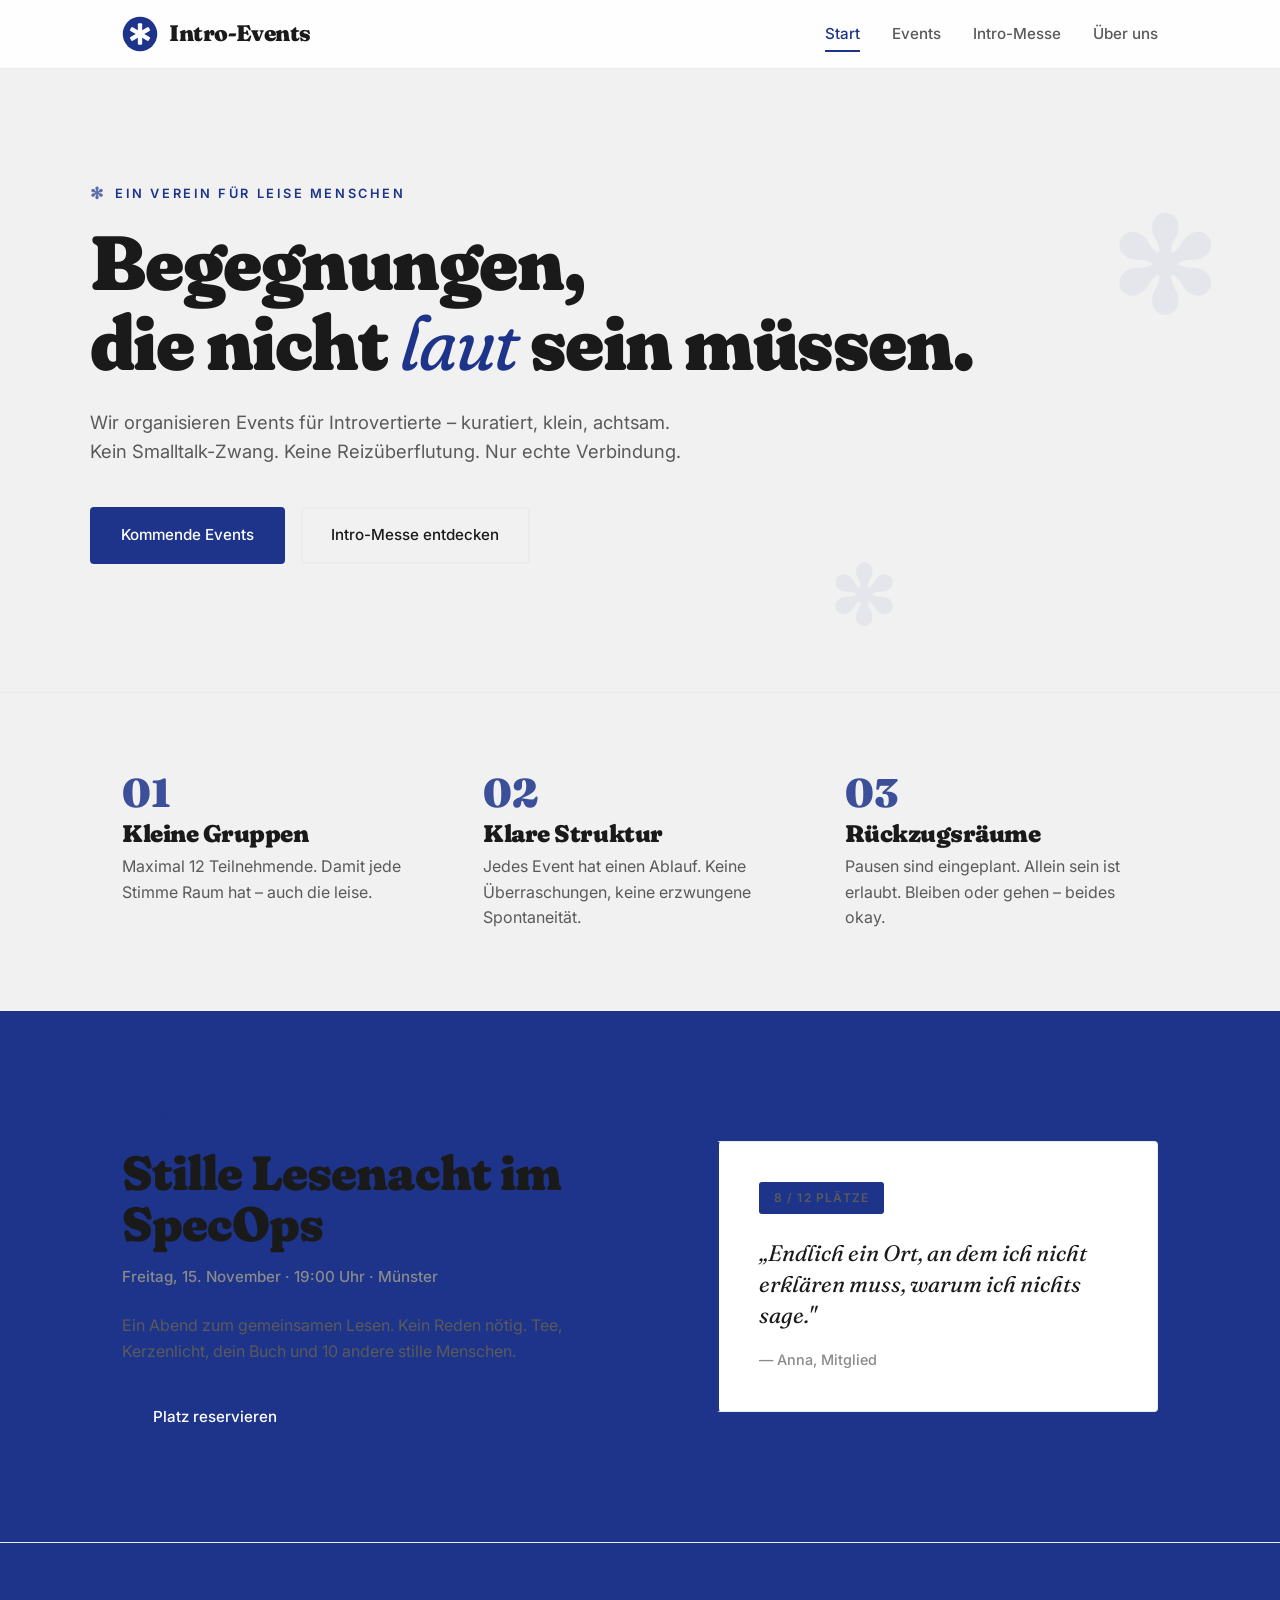
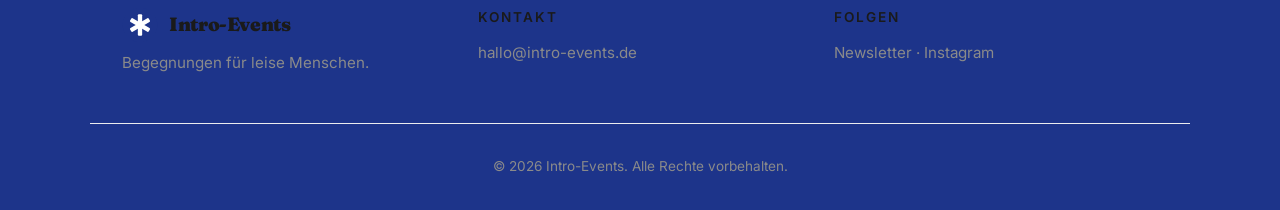
==== commit 17bd77ca: "Update index.html" ====
--- a/index.html
+++ b/index.html
@@ -63,15 +63,15 @@
         <div class="container highlight-grid">
             <div>
                 <p class="kicker">Nächstes Event</p>
-                <h2>Stille Lesenacht im Café Mira</h2>
-                <p class="meta">Freitag, 15. November · 19:00 Uhr · Wien</p>
+                <h2>Stille Lesenacht im SpecOps</h2>
+                <p class="meta">Freitag, 15. November · 19:00 Uhr · Münster</p>
                 <p>Ein Abend zum gemeinsamen Lesen. Kein Reden nötig. Tee, Kerzenlicht, dein Buch und 10 andere stille Menschen.</p>
                 <a href="events.html" class="btn btn-primary">Platz reservieren</a>
             </div>
             <div class="highlight-card">
                 <span class="badge">8 / 12 Plätze</span>
                 <p class="quote">„Endlich ein Ort, an dem ich nicht erklären muss, warum ich nichts sage."</p>
-                <p class="quote-author">— Anna, Mitglied seit 2024</p>
+                <p class="quote-author">— Anna, Mitglied</p>
             </div>
         </div>
     </section>
@@ -87,14 +87,14 @@
             </div>
             <div>
                 <p class="footer-title">Kontakt</p>
-                <p class="muted">hallo@intro-events.at</p>
+                <p class="muted">hallo@intro-events.de</p>
             </div>
             <div>
                 <p class="footer-title">Folgen</p>
                 <p class="muted">Newsletter · Instagram</p>
             </div>
         </div>
-        <p class="copy">© 2025 Intro-Events. Alle Rechte vorbehalten.</p>
+        <p class="copy">© 2026 Intro-Events. Alle Rechte vorbehalten.</p>
     </footer>
 </body>
 </html>
--- a/style.css
+++ b/style.css
@@ -2,8 +2,8 @@
 * { margin: 0; padding: 0; box-sizing: border-box; }
 
 :root {
-    --bg: #ffffff;
-    --bg-alt: #f7f7f5;
+    --bg: #f1f1f1;
+    --bg-alt: #1d348a;
     --ink: #1a1a1a;
     --ink-soft: #5a5a5a;
     --ink-muted: #8a8a8a;
